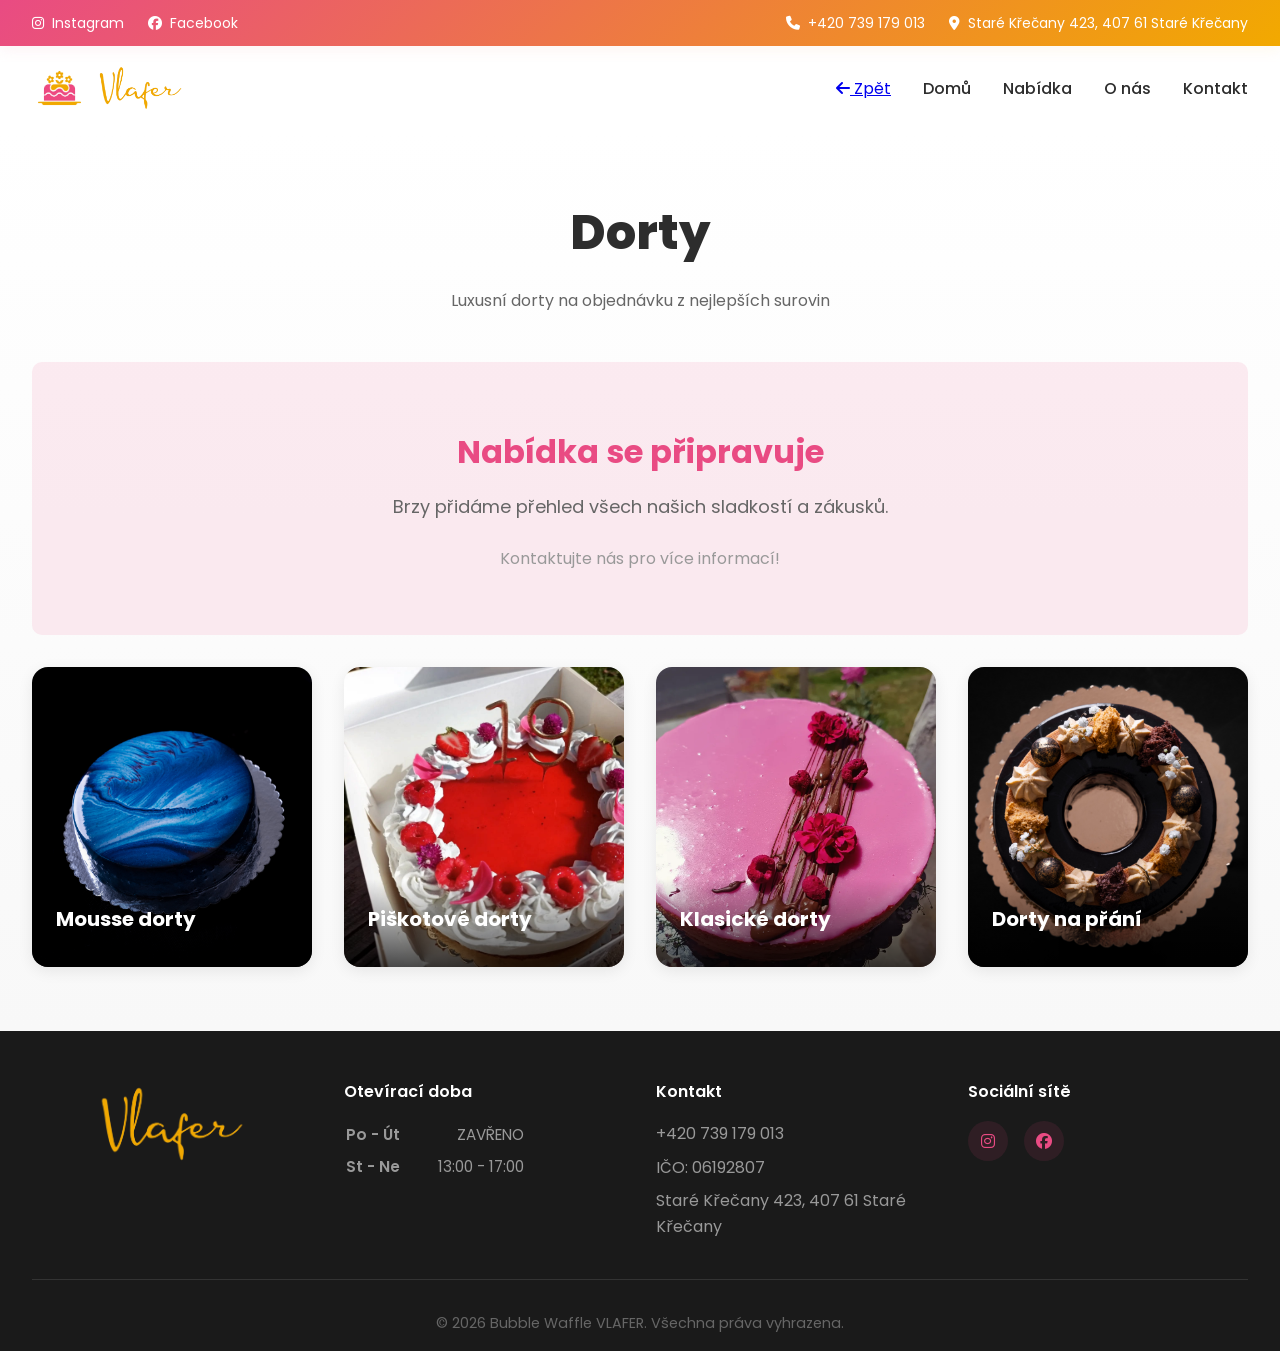
==== dorty/index.html @ 1b6d2b9c "Add files via upload" ====
<!DOCTYPE html>
<html lang="cs">
<head>
    <meta charset="UTF-8">
    <meta name="viewport" content="width=device-width, initial-scale=1.0">
    <title>Dorty - Vlafer</title>
    <link rel="icon" href="../img/logo3.webp">
    <link rel="preconnect" href="https://fonts.googleapis.com">
    <link rel="preconnect" href="https://fonts.gstatic.com" crossorigin>
    <link href="https://fonts.googleapis.com/css2?family=Poppins:wght@400;500;600;700;800&display=swap" rel="stylesheet">
    <link rel="stylesheet" href="https://cdnjs.cloudflare.com/ajax/libs/font-awesome/6.4.0/css/all.min.css">
    <link rel="stylesheet" href="../styly.css">
</head>
<body>
    <!-- Top Bar -->
    <div class="top-bar">
        <div class="container">
            <div class="top-bar-content">
                <div class="top-bar-left">
                    <a href="https://www.instagram.com/zmrzlina.a.bubble.vafle.vlafer/" target="_blank" rel="noopener noreferrer" class="top-bar-link">
                        <i class="fab fa-instagram"></i> Instagram
                    </a>
                    <a href="https://www.facebook.com/zmrzlinaprokazdeho" target="_blank" rel="noopener noreferrer" class="top-bar-link">
                        <i class="fab fa-facebook"></i> Facebook
                    </a>
                </div>
                <div class="top-bar-right">
                    <a href="tel:+420739179013" class="top-bar-link">
                        <i class="fas fa-phone"></i> +420 739 179 013
                    </a>
                    <a href="https://maps.app.goo.gl/wjit3KPXp3zHccAm7" target="_blank" rel="noopener noreferrer" class="top-bar-link">
                        <i class="fas fa-map-marker-alt"></i> Staré Křečany 423, 407 61 Staré Křečany
                    </a>
                </div>
            </div>
        </div>
    </div>

    <!-- Navigation Bar -->
    <nav class="navbar sticky">
        <div class="container">
            <div class="navbar-content">
                <div class="navbar-logo">
                    <a href="/index.html" aria-label="Vlafer Home">
                        <img src="../img/logo5.png" alt="Vlafer icon" class="navbar-icon">
                        <img src="../img/logo4.png" alt="Vlafer logo" class="navbar-main-logo">
                    </a>
                </div>

                <div class="navbar-menu">
                    <a href="/index.html#home" class="mobile-back-btn"><i class="fas fa-arrow-left"></i> Zpět</a>
                    <a href="/index.html#home" class="navbar-link">Domů</a>
                    <a href="/index.html#offer" class="navbar-link">Nabídka</a>
                    <a href="/index.html#about" class="navbar-link">O nás</a>
                    <a href="/index.html#contact" class="navbar-link">Kontakt</a>
                </div>
            </div>
        </div>
    </nav>

    <!-- Product Section -->
    <section class="product-section">
        <div class="container">
            <h1 class="section-title">Dorty</h1>
            <p class="section-subtitle">Luxusní dorty na objednávku z nejlepších surovin</p>

            <div class="product-grid">
                <div class="coming-soon-banner" style="grid-column: 1 / -1; text-align: center; padding: 4rem 2rem; background: rgba(233, 75, 131, 0.1); border-radius: 10px;">
                    <h2 style="font-size: 2rem; margin-bottom: 1rem; color: #E94B83;">Nabídka se připravuje</h2>
                    <p style="font-size: 1.125rem; color: #666; margin-bottom: 1.5rem;">Brzy přidáme přehled všech našich sladkostí a zákusků.</p>
                    <p style="color: #999;">Kontaktujte nás pro více informací!</p>
                </div>


                <div class="product-card">
                    <div class="product-image" style="background-image: url('../img/dorty-154.jpg'); background-position: center 60%;"></div>
                    <div class="product-info">
                        <h3>Mousse dorty</h3>
                    </div>
                </div>

                <div class="product-card">
                    <div class="product-image" style="background-image: url('../img/dort2.jpeg');"></div>
                    <div class="product-info">
                        <h3>Piškotové dorty</h3>
                    </div>
                </div>

                <div class="product-card">
                    <div class="product-image" style="background-image: url('../img/dort3.webp');"></div>
                    <div class="product-info">
                        <h3>Klasické dorty</h3>
                    </div>
                </div>

                <div class="product-card">
                    <div class="product-image" style="background-image: url('../img/dorty-125.jpg');"></div>
                    <div class="product-info">
                        <h3>Dorty na přání</h3>
                    </div>
                </div>
            </div>
        </div>
    </section>

    <!-- Footer -->
    <footer class="footer">
        <div class="container">
            <div class="footer-grid">
                <div class="footer-section">
                    <img src="../img/logo4.png" alt="Vlafer logo" class="footer-logo">
                </div>

                <div class="footer-section">
                    <h4>Otevírací doba</h4>
                    <table class="hours-table">
                        <tr>
                            <td>Po - Út</td>
                            <td>ZAVŘENO</td>
                        </tr>
                        <tr>
                            <td>St - Ne</td>
                            <td>13:00 - 17:00</td>
                        </tr>
                    </table>
                </div>

                <div class="footer-section">
                    <h4>Kontakt</h4>
                    <ul>
                        <li><a href="tel:+420739179013">+420 739 179 013</a></li>
                        <li><span style="color: #999999;">IČO: 06192807</span></li>
                        <li><a href="https://maps.app.goo.gl/wjit3KPXp3zHccAm7" target="_blank" rel="noopener noreferrer">Staré Křečany 423, 407 61 Staré Křečany</a></li>
                    </ul>
                </div>

                <div class="footer-section">
                    <h4>Sociální sítě</h4>
                    <div class="social-links">
                        <a href="https://www.instagram.com/zmrzlina.a.bubble.vafle.vlafer/" target="_blank" rel="noopener noreferrer">
                            <i class="fab fa-instagram"></i>
                        </a>
                        <a href="https://www.facebook.com/zmrzlinaprokazdeho/" target="_blank" rel="noopener noreferrer">
                            <i class="fab fa-facebook"></i>
                        </a>
                    </div>
                </div>
            </div>

            <div class="footer-bottom">
                <p>&copy; 2026 Bubble Waffle VLAFER. Všechna práva vyhrazena.</p>
            </div>
        </div>
    </footer>

    <script src="../script.js"></script>
</body>
</html>
---- styly.css ----
/* ==========================================
   Vlafer - Bubble Waffles & Desserts
   Design: Playful Confectionery Modernism
   Colors: Pink (#E94B83), Orange (#F2A900)
   ========================================== */

* {
    margin: 0;
    padding: 0;
    box-sizing: border-box;
}

html {
    scroll-behavior: smooth;
}

:root {
    --navbar-bg: rgba(255, 255, 255, 0.25);
    --navbar-padding: 1rem;
    --navbar-box-shadow: none;
    --navbar-border: 1px solid rgba(255, 255, 255, 0.35);
    --navbar-icon-height: 40px;
    --navbar-main-logo-height: 52px;
}

.navbar-logo .navbar-icon {
    max-height: 40px;
}

.navbar-logo .navbar-main-logo {
    max-height: 52px;
}

body {
    font-family: 'Poppins', sans-serif;
    color: #2d2d2d;
    background-color: #ffffff;
    line-height: 1.6;
}

.container {
    max-width: 1280px;
    margin: 0 auto;
    padding: 0 1rem;
}

@media (min-width: 640px) {
    .container {
        padding: 0 1.5rem;
    }
}

@media (min-width: 1024px) {
    .container {
        padding: 0 2rem;
    }
}

/* ==========================================
   Top Bar
   ========================================== */

.top-bar {
    background: linear-gradient(135deg, #E94B83 0%, #F2A900 100%);
    color: white;
    padding: 0.75rem 0;
    font-size: 0.875rem;
}

.top-bar-content {
    display: flex;
    justify-content: space-between;
    align-items: center;
    flex-wrap: wrap;
    gap: 1rem;
}

.top-bar-left,
.top-bar-right {
    display: flex;
    gap: 1.5rem;
    flex-wrap: wrap;
}

.top-bar-link {
    color: white;
    text-decoration: none;
    display: flex;
    align-items: center;
    gap: 0.5rem;
    transition: opacity 0.3s ease;
}

.top-bar-link:hover {
    opacity: 0.8;
}

.top-bar-link i {
    font-size: 0.875rem;
}

@media (max-width: 768px) {
    .top-bar-content {
        flex-direction: column;
        gap: 0.5rem;
    }

    .top-bar-left,
    .top-bar-right {
        width: 100%;
        justify-content: center;
    }
}

/* ==========================================
   Navigation Bar
   ========================================== */

.navbar {
    background: var(--navbar-bg);
    backdrop-filter: blur(7px);
    border-bottom: var(--navbar-border);
    box-shadow: var(--navbar-box-shadow);
    padding: var(--navbar-padding) 0;
    transition: background 0.3s ease, padding 0.3s ease, box-shadow 0.3s ease, border-bottom 0.3s ease;
}

.navbar.sticky {
    background: white;
    box-shadow: 0 2px 10px rgba(0, 0, 0, 0.08);
    padding: 0.75rem 0;
    position: sticky;
    top: 0;
    z-index: 50;
}

.navbar-content {
    display: flex;
    justify-content: space-between;
    align-items: center;
    gap: 2rem;
}

.navbar-logo h1 {
    font-size: 1.75rem;
    font-weight: 800;
    background: linear-gradient(135deg, #E94B83 0%, #F2A900 100%);
    -webkit-background-clip: text;
    -webkit-text-fill-color: transparent;
    background-clip: text;
}

.navbar-logo a {
    display: flex;
    align-items: center;
    gap: 10px;
}

.navbar-logo img {
    width: auto;
    display: block;
    transition: height 0.3s ease;
}

.navbar-logo .navbar-icon {
    height: var(--navbar-icon-height);
    transition: height 0.3s ease;
}

.navbar-logo .navbar-main-logo {
    height: var(--navbar-main-logo-height);
    transition: height 0.3s ease;
}

.navbar.sticky .navbar-icon {
    height: 24px;
}

.navbar.sticky .navbar-main-logo {
    height: 40px;
}

.navbar-menu {
    display: flex;
    gap: 2rem;
}

.navbar-link {
    color: #2d2d2d;
    text-decoration: none;
    font-weight: 500;
    transition: color 0.3s ease;
}

.navbar-link:hover {
    color: #E94B83;
}

.navbar-button {
    background: linear-gradient(135deg, #E94B83 0%, #F2A900 100%);
    color: white;
    border: none;
    padding: 0.75rem 1.5rem;
    border-radius: 2rem;
    font-weight: 600;
    cursor: pointer;
    transition: opacity 0.3s ease;
}

.navbar-button:hover {
    opacity: 0.9;
}

/* Mobile: zvetsena navbar; top bar zůstává viditelná stále */
@media (max-width: 768px) {
    .navbar {
        background: transparent;
        padding: 1.25rem 0;
        transition: background 0.3s ease-in-out, padding 0.3s ease-in-out;
    }

    .navbar.sticky {
        background: white;
        padding: 0.75rem 0;
        box-shadow: 0 8px 20px rgba(0, 0, 0, 0.08);
    }

    .navbar-logo a {
        gap: 10px;
    }

    .navbar-logo .navbar-icon {
        height: 40px;
    }

    .navbar-logo .navbar-main-logo {
        height: 52px;
    }

    .navbar.sticky .navbar-icon {
        height: 24px;
    }

    .navbar.sticky .navbar-main-logo {
        height: 40px;
    }

    .navbar-menu {
        display: flex;
        gap: 0.5rem;
    }

    .navbar-link {
        display: none;
    }

    .navbar-link.back-btn {
        display: inline-flex !important;
        align-items: center;
        gap: 0.5rem;
        padding: 0.5rem 1rem;
        background: linear-gradient(135deg, #E94B83 0%, #F2A900 100%);
        color: white !important;
        border-radius: 0.5rem;
    }

    .navbar-link.back-btn:hover {
        opacity: 0.9;
    }

    .mobile-back-btn {
        display: inline-flex !important;
        align-items: center;
        gap: 0.5rem;
        padding: 0.5rem 1rem;
        background: linear-gradient(135deg, #E94B83 0%, #F2A900 100%);
        color: white !important;
        border-radius: 0.5rem;
        text-decoration: none;
        font-size: 0.9rem;
        font-weight: 600;
        width: auto;
    }

    .mobile-back-btn:hover {
        opacity: 0.9;
        text-decoration: none;
        color: white !important;
    }

    .navbar.show-menu .navbar-menu {
        display: flex;
        flex-direction: column;
        gap: 0.75rem;
        background: white;
        position: absolute;
        top: 100%;
        left: 0;
        right: 0;
        padding: 1rem;
        box-shadow: 0 8px 20px rgba(0,0,0,0.12);
        z-index: 40;
    }
}

/* ==========================================
   Hero Section
   ========================================== */

.hero {
    position: relative;
    height: 520px;
    min-height: 520px;
    display: flex;
    align-items: center;
    justify-content: center;
    text-align: center;
    color: white;
    overflow: hidden;
    cursor: pointer;
    transition: filter 0.3s ease;
}

.hero:hover {
    filter: brightness(1.1);
}

@media (min-width: 768px) {
    .hero {
        height: 100vh;
    }
}

.hero-background {
    position: absolute;
    top: 0;
    left: 0;
    right: 0;
    bottom: 0;
    background-size: cover;
    background-position: center;
    transition: opacity 0.5s ease-in-out;
}

.hero-background-front {
    z-index: 1;
    opacity: 1;
}

.hero-background-back {
    z-index: 0;
    opacity: 0;
}

.hero-overlay {
    position: absolute;
    top: 0;
    left: 0;
    right: 0;
    bottom: 0;
    background: rgba(0, 0, 0, 0.25);
    z-index: 2;
}

.hero-content {
    position: relative;
    z-index: 3;
    max-width: 600px;
    padding: 2rem;
}

.hero-logo {
    display: block;
    max-width: 320px;
    width: 100%;
    height: auto;
    margin: 0 auto;
}

@media (min-width: 768px) {
    .hero-logo {
        max-width: 420px;
    }
}

.hero-title {
    font-size: 2rem;
    font-weight: 800;
    margin-bottom: 1rem;
    line-height: 1.2;
}

@media (min-width: 768px) {
    .hero-title {
        font-size: 3.5rem;
    }
}

.hero-subtitle {
    font-size: 1.125rem;
    margin-bottom: 2rem;
    opacity: 0.95;
}

.hero-button {
    background: white;
    color: #E94B83;
    border: none;
    padding: 1rem 2rem;
    border-radius: 2rem;
    font-weight: 700;
    font-size: 1.125rem;
    cursor: pointer;
    transition: all 0.3s ease;
}

.hero-button:hover {
    transform: translateY(-2px);
    box-shadow: 0 8px 25px rgba(0, 0, 0, 0.15);
}

/* ==========================================
   Animations
   ========================================== */

.fade-in {
    animation: fadeIn 0.6s ease-out;
}

@keyframes fadeIn {
    from {
        opacity: 0;
        transform: translateY(20px);
    }
    to {
        opacity: 1;
        transform: translateY(0);
    }
}

.slide-in-left {
    animation: slideInLeft 0.6s ease-out;
}

@keyframes slideInLeft {
    from {
        opacity: 0;
        transform: translateX(-30px);
    }
    to {
        opacity: 1;
        transform: translateX(0);
    }
}

.slide-in-right {
    animation: slideInRight 0.6s ease-out;
}

@keyframes slideInRight {
    from {
        opacity: 0;
        transform: translateX(30px);
    }
    to {
        opacity: 1;
        transform: translateX(0);
    }
}

.hover-lift:hover {
    transform: translateY(-4px);
    box-shadow: 0 12px 35px rgba(0, 0, 0, 0.15);
}

/* ==========================================
   Offer Section
   ========================================== */

.offer-section {
    padding: 4rem 0;
    background: linear-gradient(to bottom, #ffffff, #f8f8f8);
}

.section-title {
    font-size: 2.5rem;
    font-weight: 800;
    text-align: center;
    margin-bottom: 1rem;
    color: #2d2d2d;
}

@media (min-width: 768px) {
    .section-title {
        font-size: 3rem;
    }
}

.section-subtitle {
    text-align: center;
    color: #666666;
    margin-bottom: 3rem;
    max-width: 600px;
    margin-left: auto;
    margin-right: auto;
}

.offer-grid {
    display: grid;
    grid-template-columns: 1fr;
    gap: 1.5rem;
    margin-top: 2rem;
}

@media (min-width: 768px) {
    .offer-grid {
        grid-template-columns: repeat(2, 1fr);
        gap: 2rem;
    }
}

@media (min-width: 1024px) {
    .offer-grid {
        grid-template-columns: repeat(4, 1fr);
    }
}

.offer-card {
    background: white;
    border-radius: 1.5rem;
    overflow: hidden;
    box-shadow: 0 4px 15px rgba(0, 0, 0, 0.08);
    transition: all 0.3s cubic-bezier(0.4, 0, 0.2, 1);
    display: flex;
    flex-direction: column;
}

.offer-image {
    height: 200px;
    background-size: cover;
    background-position: center;
}

.offer-grid .offer-card:nth-child(1) .offer-image {
    background-position: center 18%;
}

.offer-grid .offer-card:nth-child(3) .offer-image {
    background-position: center 25%;
}

.offer-content {
    padding: 1.5rem;
    display: flex;
    flex-direction: column;
    flex-grow: 1;
}

.offer-content h3 {
    font-size: 1.25rem;
    font-weight: 700;
    color: #2d2d2d;
    margin-bottom: 0.5rem;
}

.offer-content p {
    color: #666666;
    font-size: 0.95rem;
    margin-bottom: 1rem;
    flex-grow: 1;
}

.more-info-btn {
    display: inline-block;
    color: white;
    border: none;
    padding: 0.75rem 1.5rem;
    border-radius: 0.5rem;
    font-size: 0.95rem;
    font-weight: 600;
    cursor: pointer;
    transition: all 0.3s ease;
    margin-top: auto;
    text-decoration: none;
}

.more-info-btn:hover {
    transform: translateY(-2px);
}

.more-info-btn:active {
    transform: translateY(0);
}

/* Bubble Waffles - Blue */
.more-info-btn.bubble-btn {
    background: linear-gradient(135deg, #64B5F6 0%, #42A5F5 100%);
    box-shadow: 0 4px 12px rgba(66, 165, 245, 0.25);
}

.more-info-btn.bubble-btn:hover {
    box-shadow: 0 6px 20px rgba(66, 165, 245, 0.35);
}

/* Cakes - Pink */
.more-info-btn.cakes-btn {
    background: linear-gradient(135deg, #F48FB1 0%, #EC407A 100%);
    box-shadow: 0 4px 12px rgba(244, 143, 177, 0.25);
}

.more-info-btn.cakes-btn:hover {
    box-shadow: 0 6px 20px rgba(244, 143, 177, 0.35);
}

/* Ice Cream - Yellow/Orange */
.more-info-btn.icecream-btn {
    background: linear-gradient(135deg, #FFB74D 0%, #FFA726 100%);
    box-shadow: 0 4px 12px rgba(255, 183, 77, 0.25);
}

.more-info-btn.icecream-btn:hover {
    box-shadow: 0 6px 20px rgba(255, 183, 77, 0.35);
}

/* Pastries - Orange */
.more-info-btn.pastries-btn {
    background: linear-gradient(135deg, #FF8A65 0%, #FF7043 100%);
    box-shadow: 0 4px 12px rgba(255, 138, 101, 0.25);
}

.more-info-btn.pastries-btn:hover {
    box-shadow: 0 6px 20px rgba(255, 138, 101, 0.35);
}

/* ==========================================
   About Section
   ========================================== */

.about-section {
    padding: 4rem 0;
    background: white;
}

.about-grid {
    display: grid;
    grid-template-columns: 1fr;
    gap: 3rem;
    align-items: center;
    margin-bottom: 4rem;
}

@media (min-width: 768px) {
    .about-grid {
        grid-template-columns: 1fr 1fr;
        gap: 4rem;
    }

    .about-grid.reverse {
        direction: rtl;
    }

    .about-grid.reverse > * {
        direction: ltr;
    }
}

.about-grid.cakes {
    background: linear-gradient(120deg, #ffffff 0%, #ffeaf2 45%, #f7c3de 100%);
    border-radius: 1.5rem;
    padding: 1.5rem;
}

.about-grid.cakes .about-text,
.about-grid.cakes .about-image {
    background: transparent;
}

.about-grid.cakes .about-text {
    padding: 0.5rem;
}

.about-grid.bubble {
    background: linear-gradient(120deg, #ffffff 0%, #e7f4ff 45%, #bbe7ff 100%);
    border-radius: 1.5rem;
    padding: 1.5rem;
}

.about-grid.bubble .about-text,
.about-grid.bubble .about-image {
    background: transparent;
}

.about-grid.bubble .about-text {
    padding: 0.5rem;
}

.about-grid.icecream {
    background: linear-gradient(120deg, #ffffff 0%, #fff5e8 45%, #ffdab0 100%);
    border-radius: 1.5rem;
    padding: 1.5rem;
}

.about-grid.icecream .about-text,
.about-grid.icecream .about-image {
    background: transparent;
}

.about-grid.icecream .about-text {
    padding: 0.5rem;
}

.about-text h3 {
    font-size: 1.75rem;
    font-weight: 700;
    color: #E94B83;
    margin-bottom: 1rem;
}

.about-grid.reverse .about-text h3 {
    color: #F2A900;
}

.about-text p {
    color: #555555;
    margin-bottom: 1rem;
    line-height: 1.8;
    font-size: 1rem;
}

.about-image {
    display: flex;
    justify-content: center;
    align-items: center;
    border-radius: 1.5rem;
    overflow: hidden;
    box-shadow: 0 8px 25px rgba(0, 0, 0, 0.12);
}

.about-image img {
    width: 100%;
    max-width: 520px;
    height: 360px;
    object-fit: cover;
    display: block;
}

.about-grid.bubble .about-image img,
.about-grid.icecream .about-image img {
    object-position: center 25%;
}

/* ==========================================
   Quality Section
   ========================================== */

.quality-section {
    padding: 4rem 0;
    background: linear-gradient(to right, #fdf0f5, #fff8f0);
}

.quality-grid {
    display: grid;
    grid-template-columns: 1fr;
    gap: 2rem;
    margin-top: 2rem;
}

@media (min-width: 768px) {
    .quality-grid {
        grid-template-columns: repeat(3, 1fr);
    }
}

.quality-card {
    background: white;
    border-radius: 1.5rem;
    padding: 2rem;
    text-align: center;
    box-shadow: 0 8px 20px rgba(0, 0, 0, 0.1);
    transition: all 0.3s cubic-bezier(0.4, 0, 0.2, 1);
    border-top: 4px solid #999;
}

.quality-icon {
    width: 80px;
    height: 80px;
    border-radius: 50%;
    background: #f0f0f0;
    color: white;
    display: flex;
    align-items: center;
    justify-content: center;
    margin: 0 auto 1rem;
    font-size: 2.5rem;
    transition: all 0.3s cubic-bezier(0.4, 0, 0.2, 1);
}

.quality-card:hover .quality-icon {
    transform: scale(1.1) rotate(5deg);
}

.quality-card h3 {
    font-size: 1.25rem;
    font-weight: 700;
    color: #2d2d2d;
    margin-bottom: 0.75rem;
    position: relative;
    padding-bottom: 0.75rem;
}

.quality-card h3::after {
    content: '';
    position: absolute;
    bottom: 0;
    left: 50%;
    transform: translateX(-50%);
    width: 50px;
    height: 3px;
    background: #999;
    border-radius: 2px;
}

/* Color Variants */

.quality-card:nth-child(1) {
    border-top-color: #6BAA7C;
}

.quality-card:nth-child(1) .quality-icon {
    background: #D5F1E8;
    color: #6BAA7C;
}

.quality-card:nth-child(1) h3 {
    color: #6BAA7C;
}

.quality-card:nth-child(1) h3::after {
    background: #D5F1E8;
}

.quality-card:nth-child(2) {
    border-top-color: #E874A4;
}

.quality-card:nth-child(2) .quality-icon {
    background: #F5D7E8;
    color: #E874A4;
}

.quality-card:nth-child(2) h3 {
    color: #E874A4;
}

.quality-card:nth-child(2) h3::after {
    background: #F5D7E8;
}

.quality-card:nth-child(3) {
    border-top-color: #E8933F;
}

.quality-card:nth-child(3) .quality-icon {
    background: #F7E3D1;
    color: #E8933F;
}

.quality-card:nth-child(3) h3 {
    color: #E8933F;
}

.quality-card:nth-child(3) h3::after {
    background: #F7E3D1;
}

.quality-card p {
    color: #666666;
    font-size: 0.95rem;
}

/* ==========================================
   Contact Section
   ========================================== */

.contact-section {
    padding: 4rem 0;
    background: white;
}

.contact-grid {
    display: grid;
    grid-template-columns: 1fr;
    gap: 3rem;
    margin-top: 2rem;
}

@media (min-width: 768px) {
    .contact-grid {
        grid-template-columns: 1fr 1fr;
    }
}

.contact-info h3 {
    font-size: 1.5rem;
    font-weight: 700;
    color: #2d2d2d;
    margin-bottom: 1.5rem;
}

.contact-item {
    display: flex;
    gap: 1rem;
    margin-bottom: 1.5rem;
    align-items: flex-start;
}

.contact-item i {
    color: #E94B83;
    font-size: 1.25rem;
    margin-top: 0.25rem;
    flex-shrink: 0;
}

.contact-item a {
    color: #E94B83;
    text-decoration: none;
    transition: color 0.3s ease;
}

.contact-item a:hover {
    color: #F2A900;
}

.contact-label {
    font-weight: 600;
    color: #2d2d2d;
    margin-bottom: 0.25rem;
}

.hours-table {
    font-size: 0.95rem;
    color: #555555;
}

.hours-table tr {
    display: flex;
    justify-content: space-between;
    gap: 2rem;
    margin-bottom: 0.5rem;
}

.hours-table td:first-child {
    font-weight: 600;
    min-width: 60px;
}

/* ==========================================
   Contact Form Section
   ========================================== */

.contact-form-section {
    padding: 4rem 0;
    background: #f9f9f9;
}

.contact-form-section h2 {
    text-align: center;
    font-size: 2rem;
    font-weight: 700;
    color: #2d2d2d;
    margin-bottom: 2rem;
}

.contact-form {
    max-width: 600px;
    margin: 0 auto;
}

.form-group {
    margin-bottom: 1.5rem;
}

.form-group input,
.form-group textarea {
    width: 100%;
    padding: 0.75rem;
    border: 2px solid #e0e0e0;
    border-radius: 8px;
    font-family: 'Poppins', sans-serif;
    font-size: 1rem;
    transition: border-color 0.3s ease;
}

.form-group input:focus,
.form-group textarea:focus {
    outline: none;
    border-color: #E94B83;
}

.form-group textarea {
    resize: vertical;
    min-height: 120px;
}

.submit-btn {
    background: linear-gradient(135deg, #E94B83 0%, #F2A900 100%);
    color: white;
    border: none;
    padding: 0.75rem 2rem;
    border-radius: 8px;
    font-family: 'Poppins', sans-serif;
    font-size: 1rem;
    font-weight: 600;
    cursor: pointer;
    transition: transform 0.3s ease;
    width: 100%;
}

.submit-btn:hover {
    transform: translateY(-2px);
}

.success-message {
    background: #d4edda;
    color: #155724;
    padding: 1rem;
    border-radius: 8px;
    text-align: center;
    font-weight: 600;
    margin: 2rem auto;
    max-width: 600px;
}

.footer .hours-table {
    color: #999999;
}

.footer {
    background: #1a1a1a;
    color: white;
    padding: 3rem 0 1rem;
}

.footer-grid {
    display: grid;
    grid-template-columns: 1fr;
    gap: 2rem;
    margin-bottom: 2rem;
}

@media (min-width: 768px) {
    .footer-grid {
        grid-template-columns: repeat(4, 1fr);
    }
}

.footer-section h3 {
    font-size: 1.25rem;
    font-weight: 700;
    background: linear-gradient(135deg, #E94B83 0%, #F2A900 100%);
    -webkit-background-clip: text;
    -webkit-text-fill-color: transparent;
    background-clip: text;
    margin-bottom: 1rem;
}

.footer-section h4 {
    font-weight: 600;
    margin-bottom: 1rem;
}

.footer-section p {
    color: #999999;
    font-size: 0.95rem;
}

.footer-section ul {
    list-style: none;
}

.footer-section ul li {
    margin-bottom: 0.5rem;
}

.footer-section a {
    color: #999999;
    text-decoration: none;
    transition: color 0.3s ease;
}

.footer-section a:hover {
    color: #E94B83;
}

.footer-logo {
    width: 100%;
    max-width: 150px;
    height: auto;
    display: block;
    margin: 0 auto;
}

.social-links {
    display: flex;
    gap: 1rem;
}

.social-links a {
    width: 40px;
    height: 40px;
    border-radius: 50%;
    background: rgba(233, 75, 131, 0.1);
    display: flex;
    align-items: center;
    justify-content: center;
    color: #E94B83;
    transition: all 0.3s ease;
}

.social-links a:hover {
    background: #E94B83;
    color: white;
}

.footer-bottom {
    border-top: 1px solid #333333;
    padding-top: 2rem;
    text-align: center;
    color: #666666;
    font-size: 0.9rem;
}

/* ==========================================
   Product Section (Jednotlivé stránky produktů)
   ========================================== */

.product-section {
    padding: 4rem 0;
    background: linear-gradient(to bottom, #ffffff, #f8f8f8);
    min-height: calc(100vh - 400px);
}

.product-grid {
    display: grid;
    grid-template-columns: 1fr;
    gap: 2rem;
    margin-top: 2rem;
}

@media (min-width: 768px) {
    .product-grid {
        grid-template-columns: repeat(2, 1fr);
        gap: 2.5rem;
    }
}

@media (min-width: 1024px) {
    .product-grid {
        grid-template-columns: repeat(4, 1fr);
        gap: 2rem;
    }
}

.product-card {
    position: relative;
    border-radius: 1rem;
    overflow: hidden;
    box-shadow: 0 4px 15px rgba(0, 0, 0, 0.08);
    transition: all 0.3s ease;
    height: 300px;
    cursor: pointer;
}

.product-card:hover {
    transform: translateY(-5px);
    box-shadow: 0 8px 25px rgba(0, 0, 0, 0.12);
}

.product-image {
    position: absolute;
    top: 0;
    left: 0;
    width: 100%;
    height: 100%;
    background-size: cover;
    background-position: center top;
}

.product-info {
    position: absolute;
    bottom: 0;
    left: 0;
    right: 0;
    padding: 1.5rem;
    display: flex;
    flex-direction: column;
    background: linear-gradient(180deg, rgba(0,0,0,0) 0%, rgba(0,0,0,0.7) 100%);
    color: white;
    z-index: 2;
}

.product-info h3 {
    font-size: 1.25rem;
    font-weight: 700;
    color: white;
    margin-bottom: 0.5rem;
}

.product-info p {
    color: rgba(255, 255, 255, 0.9);
    font-size: 0.75rem;
    margin-bottom: 0.5rem;
    flex-grow: 1;
    line-height: 1.3;
}

.price {
    font-size: 1.5rem;
    font-weight: 800;
    color: #F2A900;
}


/* ==========================================
   Modal - Image Zoom
   ========================================== */

.modal {
    display: none;
    position: fixed;
    z-index: 1000;
    left: 0;
    top: 0;
    width: 100%;
    height: 100%;
    background-color: rgba(0, 0, 0, 0.9);
    animation: fadeIn 0.3s ease-in-out;
}

@keyframes fadeIn {
    from {
        opacity: 0;
    }
    to {
        opacity: 1;
    }
}

.modal.show {
    display: flex;
    align-items: center;
    justify-content: center;
}

.modal-content {
    position: relative;
    max-width: 90%;
    max-height: 90vh;
    animation: zoomIn 0.3s ease-in-out;
}

@keyframes zoomIn {
    from {
        transform: scale(0.8);
        opacity: 0;
    }
    to {
        transform: scale(1);
        opacity: 1;
    }
}

.modal-image {
    width: 100%;
    height: auto;
    max-height: 85vh;
    object-fit: contain;
}

.modal-close {
    position: absolute;
    top: -40px;
    right: 0;
    font-size: 2rem;
    color: white;
    background: transparent;
    border: 0;
    cursor: pointer;
    transition: color 0.3s ease;
}

.modal-close:hover {
    color: #E94B83;
}

.product-image {
    cursor: pointer;
}

/* ==========================================
   Responsive Design
   ========================================== */

@media (max-width: 480px) {
    .hero-title {
        font-size: 1.5rem;
    }

    .section-title {
        font-size: 1.75rem;
    }

    .about-text h3 {
        font-size: 1.25rem;
    }

    .navbar-logo h1 {
        font-size: 1rem;
    }
}
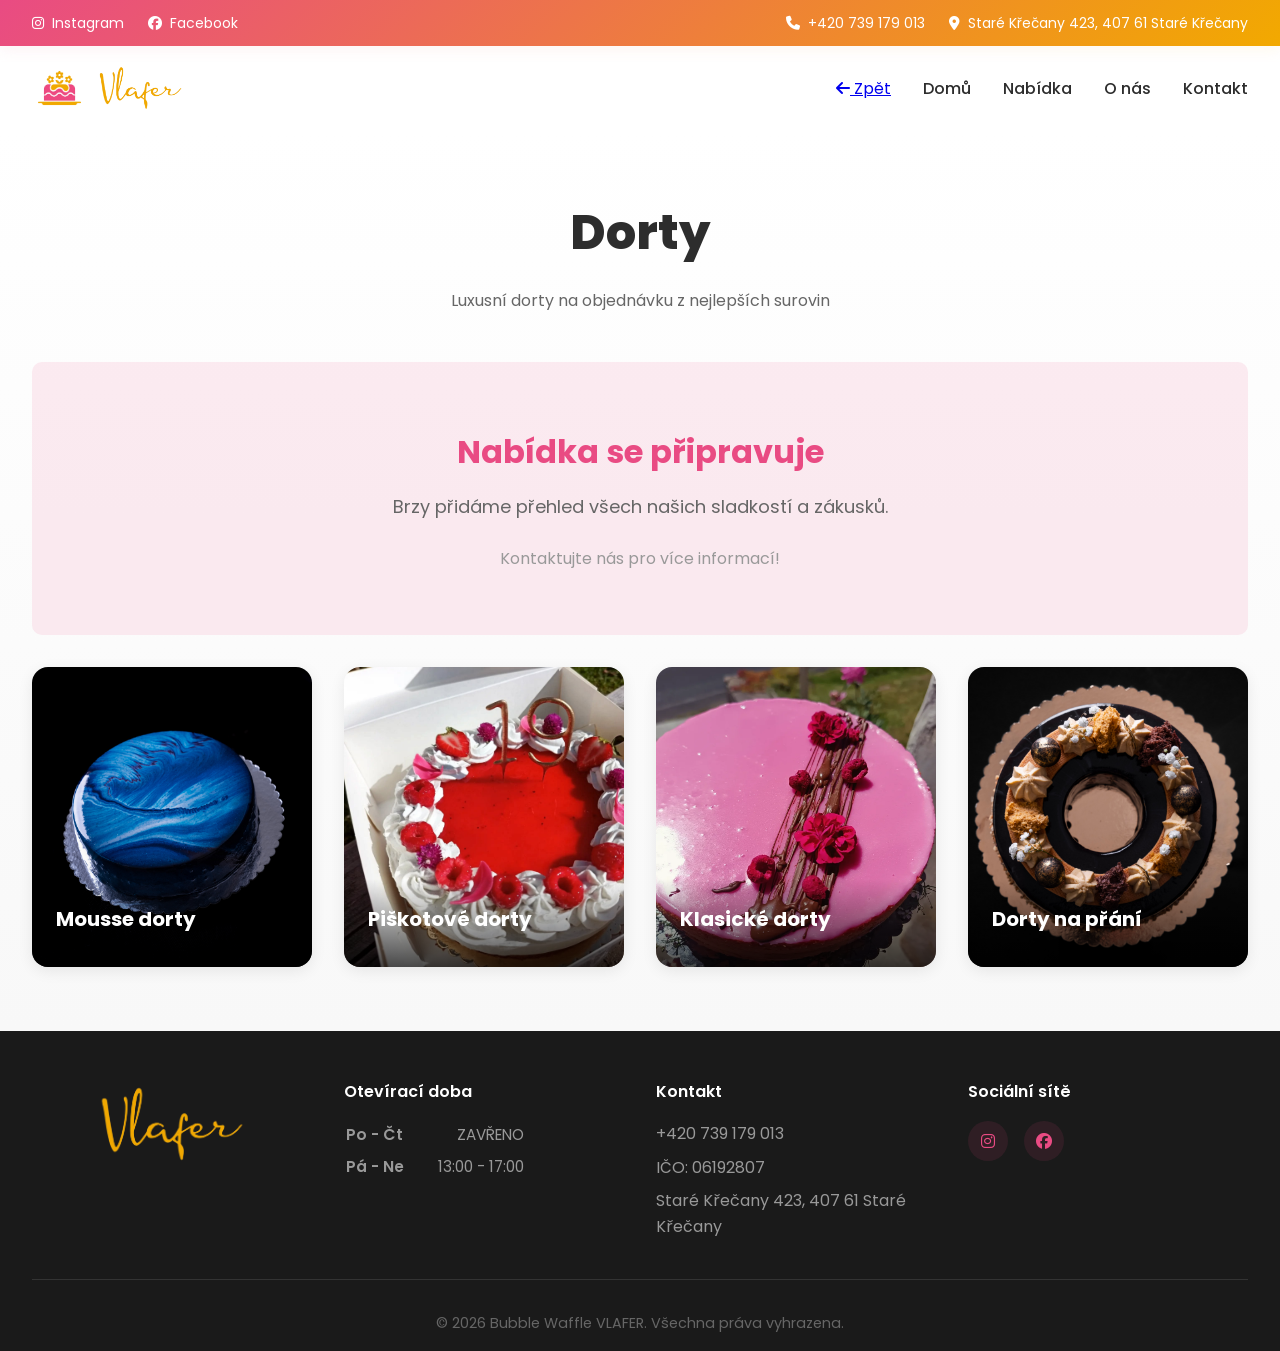
==== commit 8f6056fd: "Add files via upload" ====
--- a/dorty/index.html
+++ b/dorty/index.html
@@ -3,7 +3,14 @@
 <head>
     <meta charset="UTF-8">
     <meta name="viewport" content="width=device-width, initial-scale=1.0">
-    <title>Dorty - Vlafer</title>
+    <title>Dorty Vlafer | Luxusní dorty na objednávku</title>
+    <meta name="description" content="Dorty Vlafer nabízí mousse dorty, piškotové, klasické i dorty na přání. Objednejte si slavnostní dorty z kvalitních surovin ve Staré Křečany.">
+    <link rel="canonical" href="https://vlafer.cz/dorty/">
+    <meta property="og:title" content="Dorty Vlafer | Luxusní dorty na objednávku">
+    <meta property="og:description" content="Dorty Vlafer nabízí mousse dorty, piškotové, klasické i dorty na přání pro oslavy a svatby.">
+    <meta property="og:type" content="website">
+    <meta property="og:url" content="https://vlafer.cz/dorty/">
+    <meta property="og:image" content="https://vlafer.cz/img/dorty-125.jpg">
     <link rel="icon" href="../img/logo3.webp">
     <link rel="preconnect" href="https://fonts.googleapis.com">
     <link rel="preconnect" href="https://fonts.gstatic.com" crossorigin>
@@ -115,11 +122,11 @@
                     <h4>Otevírací doba</h4>
                     <table class="hours-table">
                         <tr>
-                            <td>Po - Út</td>
+                            <td>Po - Čt</td>
                             <td>ZAVŘENO</td>
                         </tr>
                         <tr>
-                            <td>St - Ne</td>
+                            <td>Pá - Ne</td>
                             <td>13:00 - 17:00</td>
                         </tr>
                     </table>
--- a/styly.css
+++ b/styly.css
@@ -59,6 +59,20 @@
 /* ==========================================
    Top Bar
    ========================================== */
+
+.announcement-bar {
+    background: linear-gradient(90deg, #E94B83 0%, #F2A900 100%);
+    color: white;
+    padding: 0.5rem 0;
+    text-align: center;
+    font-weight: 600;
+    font-size: 0.95rem;
+}
+
+.announcement-bar p {
+    margin: 0;
+}
+
 
 .top-bar {
     background: linear-gradient(135deg, #E94B83 0%, #F2A900 100%);
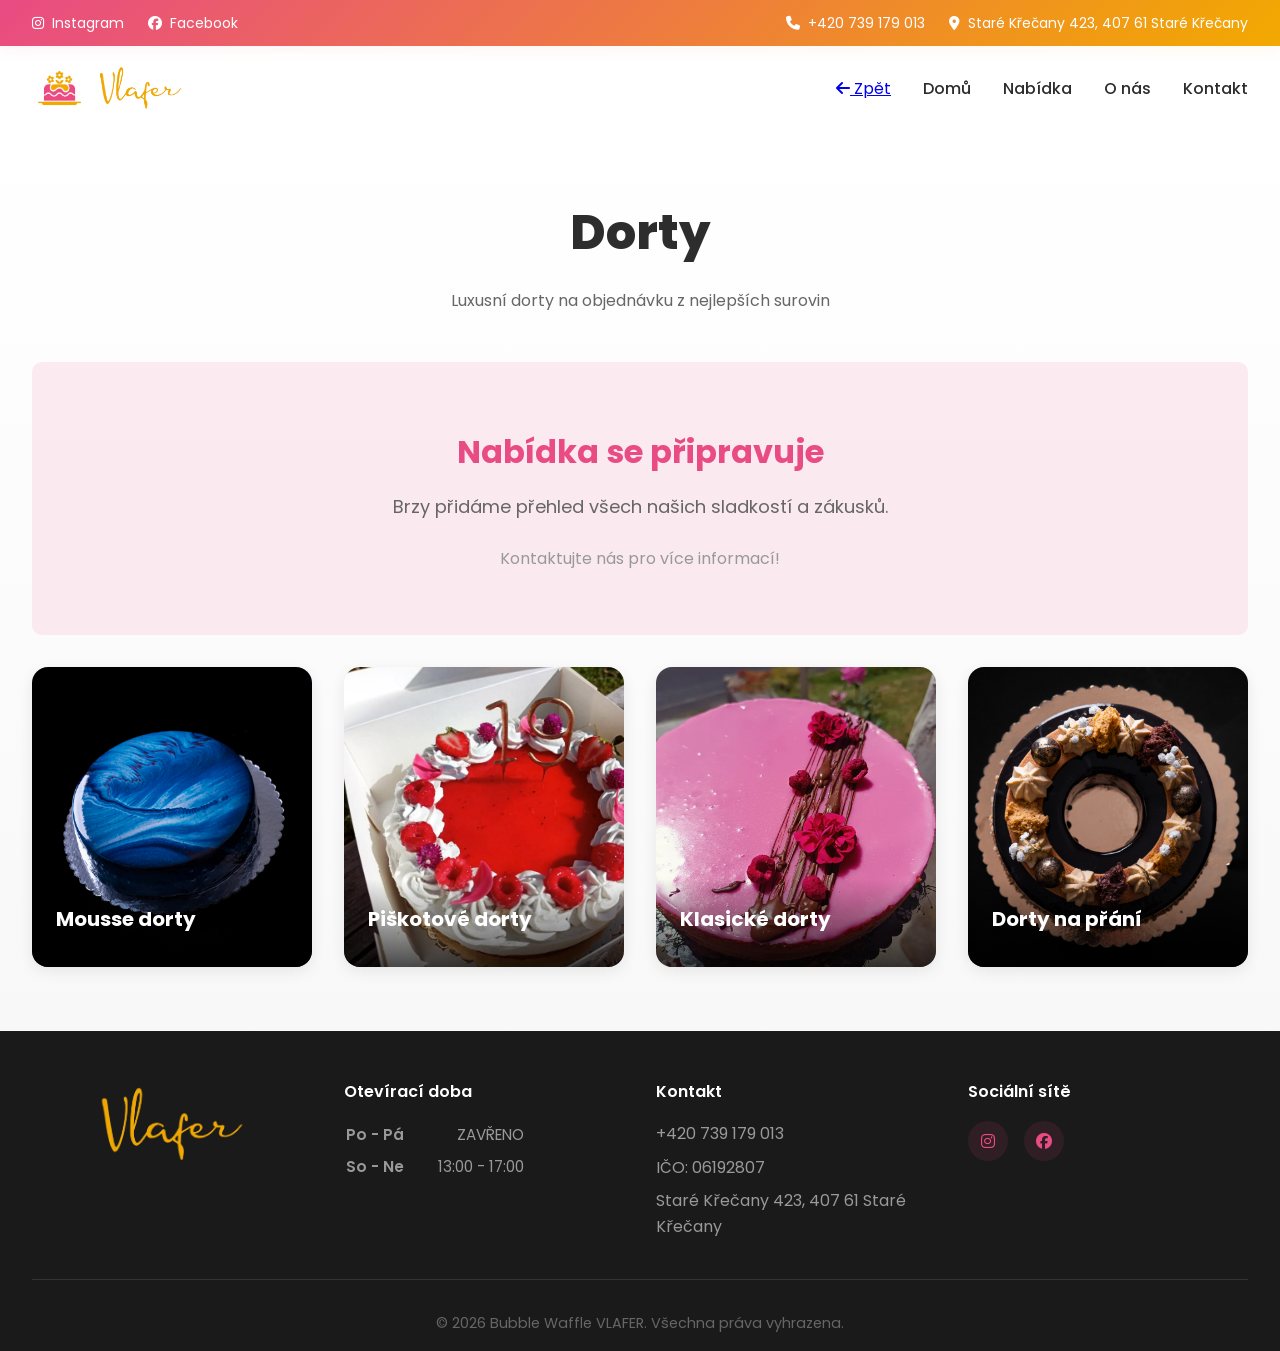
==== commit a25d7941: "Add files via upload" ====
--- a/dorty/index.html
+++ b/dorty/index.html
@@ -122,11 +122,11 @@
                     <h4>Otevírací doba</h4>
                     <table class="hours-table">
                         <tr>
-                            <td>Po - Čt</td>
+                            <td>Po - Pá</td>
                             <td>ZAVŘENO</td>
                         </tr>
                         <tr>
-                            <td>Pá - Ne</td>
+                            <td>So - Ne</td>
                             <td>13:00 - 17:00</td>
                         </tr>
                     </table>
